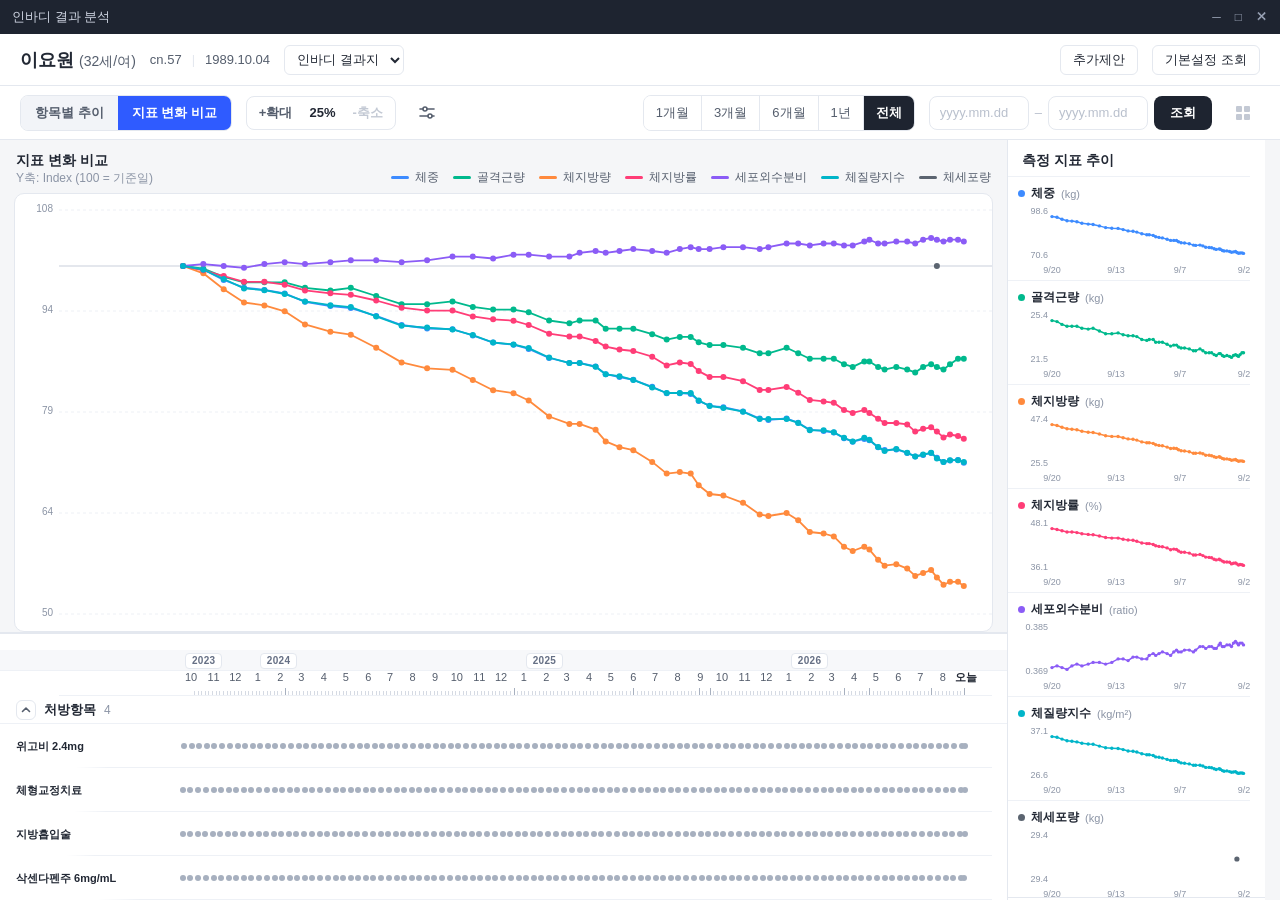
==== inbody-v2/index.html @ 31622278 "Add files via upload" ====
<!DOCTYPE html>
<html lang="ko">
<head>
<meta charset="UTF-8" />
<meta name="viewport" content="width=device-width, initial-scale=1.0" />
<title>인바디 결과 분석</title>
<link rel="stylesheet" href="./styles.css" />
</head>
<body>
<div id="window">
  <!-- 창 타이틀바 -->
  <div id="titlebar">
    <span>인바디 결과 분석</span>
    <span class="win-controls"><span>─</span><span>□</span><span>✕</span></span>
  </div>

  <!-- 환자 헤더 -->
  <div id="patient-bar">
    <span class="p-name">이요원 <small>(32세/여)</small></span>
    <span class="p-meta">
      <span>cn.57</span><span class="sep">|</span><span>1989.10.04</span>
    </span>
    <select><option>인바디 결과지</option></select>
    <span class="spacer"></span>
    <button class="btn-outline" id="extras-toggle" title="Δ요약·목표선·구간 통계 표시 (단순 산술·표시 기능)">추가제안</button>
    <button class="btn-outline">기본설정 조회</button>
  </div>

  <!-- 컨트롤 바 -->
  <div id="control-bar">
    <div class="mode-toggle" id="mode-toggle">
      <button data-mode="trend">항목별 추이</button>
      <button data-mode="compare" class="active">지표 변화 비교</button>
    </div>

    <div class="zoom-box">
      <button id="zoom-in">+확대</button>
      <span class="pct" id="zoom-pct">75%</span>
      <button id="zoom-out">-축소</button>
    </div>

    <button class="icon-btn" id="metric-btn" title="표시 지표 설정">
      <svg width="18" height="18" viewBox="0 0 18 18" fill="none" stroke="currentColor" stroke-width="1.6" stroke-linecap="round">
        <line x1="2" y1="5" x2="16" y2="5"/><circle cx="7" cy="5" r="2" fill="#fff"/>
        <line x1="2" y1="12" x2="16" y2="12"/><circle cx="12" cy="12" r="2" fill="#fff"/>
      </svg>
    </button>

    <span class="spacer"></span>

    <div class="preset-group" id="preset-group">
      <button data-days="30">1개월</button>
      <button data-days="90">3개월</button>
      <button data-days="180">6개월</button>
      <button data-days="365">1년</button>
      <button data-days="0" class="active">전체</button>
    </div>

    <div class="date-range">
      <input id="date-from" placeholder="yyyy.mm.dd" />
      <span style="color:#b9c0cd">–</span>
      <input id="date-to" placeholder="yyyy.mm.dd" />
      <button class="btn-primary" id="date-apply">조회</button>
    </div>

    <div class="layout-toggle">
      <button class="icon-btn" id="layout-toggle" title="카드형으로 보기"></button>
    </div>
  </div>

  <!-- 표시 지표 설정 팝오버 -->
  <div id="metric-pop"></div>

  <!-- 메인 -->
  <div id="main">
    <div id="main-scroll">
      <div id="content">
        <!-- JS 렌더링 -->
        <div id="crosshair"></div>
      </div>
    </div>
  </div>
</div>

<!-- 툴팁 플로팅 레이어 (최상위, 클리핑 없음) -->
<div id="floating"></div>

<script src="./data.js"></script>
<script src="./app.js"></script>
</body>
</html>
---- inbody-v2/styles.css ----
/* ── 인바디 결과 분석 v2 ─────────────────────────────────────── */
:root {
  --navy: #1e2430;
  --blue: #2f5bff;
  --ink: #222834;
  --ink-2: #555e6d;
  --ink-3: #8b94a5;
  --line: #e4e8ef;
  --line-2: #eef1f6;
  --bg: #f5f6f8;
  --card: #ffffff;
  --left-col-w: 215px; /* 상/하단 좌측 고정 영역 — 1px 오차 없이 동일 */
  --crosshair: #b9c2d0;
}

* { box-sizing: border-box; margin: 0; padding: 0; }
html, body { height: 100%; }
body {
  font-family: -apple-system, BlinkMacSystemFont, "Apple SD Gothic Neo", "Pretendard",
    "Segoe UI", "Malgun Gothic", sans-serif;
  font-size: 13px;
  color: var(--ink);
  background: #d9dce2;
  font-feature-settings: "lnum" 1, "tnum" 1;
  overflow: hidden;
}

#window {
  display: flex; flex-direction: column;
  height: 100vh; background: var(--card);
  box-shadow: 0 8px 40px rgba(20, 26, 40, 0.25);
}

/* 창 타이틀바 */
#titlebar {
  flex: 0 0 34px; display: flex; align-items: center;
  background: var(--navy); color: #cfd5e2; padding: 0 12px; gap: 8px;
  user-select: none;
}
#titlebar .win-controls { margin-left: auto; display: flex; gap: 14px; color: #9aa3b5; font-size: 12px; }

/* 환자 헤더 */
#patient-bar {
  flex: 0 0 52px; display: flex; align-items: center; gap: 14px;
  padding: 0 20px; border-bottom: 1px solid var(--line);
}
#patient-bar .p-name { font-size: 18px; font-weight: 700; }
#patient-bar .p-name small { font-size: 14px; font-weight: 500; color: var(--ink-2); }
#patient-bar .p-meta { color: var(--ink-2); display: flex; gap: 10px; align-items: center; }
#patient-bar .p-meta .sep { color: var(--line); }
#patient-bar select {
  height: 30px; border: 1px solid var(--line); border-radius: 6px; padding: 0 8px;
  color: var(--ink); background: #fff; font-size: 13px;
}
#patient-bar .spacer { flex: 1; }
.btn-outline {
  height: 30px; padding: 0 12px; border: 1px solid var(--line); border-radius: 6px;
  background: #fff; color: var(--ink); font-size: 13px; cursor: pointer;
}
.btn-outline:hover { border-color: #c9d0dc; }
/* '추가제안' 토글 ON 상태 */
#extras-toggle.active { background: var(--blue); border-color: var(--blue); color: #fff; }
/* 차트 헤더 Δ 요약 (추가제안 ON) */
.chart-card .head .head-delta {
  margin-left: 8px; font-weight: 500; font-size: 11px; color: var(--ink-3);
  background: #f2f4f8; border-radius: 5px; padding: 1px 7px;
}

/* 컨트롤 바 */
#control-bar {
  flex: 0 0 54px; display: flex; align-items: center; gap: 14px;
  padding: 0 20px; border-bottom: 1px solid var(--line);
  flex-wrap: nowrap; white-space: nowrap;
}
.mode-toggle { display: flex; border: 1px solid var(--line); border-radius: 8px; overflow: hidden; }
.mode-toggle button {
  height: 34px; padding: 0 14px; border: 0; background: #f2f4f8; color: var(--ink-2);
  font-size: 13px; font-weight: 600; cursor: pointer;
}
.mode-toggle button.active { background: var(--blue); color: #fff; }

.zoom-box {
  display: flex; align-items: center; gap: 4px;
  border: 1px solid var(--line); border-radius: 8px; height: 34px; padding: 0 6px;
}
.zoom-box button {
  border: 0; background: none; font-size: 13px; color: var(--ink-2); cursor: pointer;
  padding: 4px 6px; font-weight: 600;
}
.zoom-box button:disabled { color: #c3c9d4; cursor: default; } /* 한계점 Dim */
.zoom-box .pct { font-weight: 700; min-width: 40px; text-align: center; }

.icon-btn {
  width: 34px; height: 34px; border: 0; background: none; cursor: pointer;
  color: var(--ink-2); border-radius: 8px; display: flex; align-items: center; justify-content: center;
}
.icon-btn:hover { background: #f2f4f8; }
.icon-btn.active { color: var(--blue); }
.icon-btn:disabled { color: #c3c9d4; cursor: default; }
.icon-btn:disabled:hover { background: none; }

#control-bar .spacer { flex: 1; }

.preset-group { display: flex; border: 1px solid var(--line); border-radius: 8px; overflow: hidden; }
.preset-group button {
  height: 34px; padding: 0 12px; background: #fff; border: 0; border-right: 1px solid var(--line);
  color: var(--ink-2); cursor: pointer; font-size: 13px;
}
.preset-group button:last-child { border-right: 0; }
.preset-group button.active { background: var(--navy); color: #fff; font-weight: 700; }

.date-range { display: flex; align-items: center; gap: 6px; }
.date-range input {
  width: 100px; height: 34px; border: 1px solid var(--line); border-radius: 8px;
  padding: 0 10px; font-size: 13px; color: var(--ink);
}
.date-range input::placeholder { color: #b9c0cd; }
.btn-primary {
  height: 34px; padding: 0 16px; background: var(--navy); color: #fff; border: 0;
  border-radius: 8px; font-size: 13px; font-weight: 700; cursor: pointer;
}

.layout-toggle { display: flex; gap: 2px; }

/* 설정 팝오버 */
#metric-pop {
  position: absolute; z-index: 3000; background: #fff; border: 1px solid var(--line);
  border-radius: 10px; box-shadow: 0 8px 24px rgba(20,26,40,.14); padding: 10px 12px;
  display: none; min-width: 180px;
}
#metric-pop.open { display: block; }
#metric-pop .mp-title { font-weight: 700; margin-bottom: 8px; color: var(--ink-2); font-size: 12px; }
#metric-pop label { display: flex; gap: 8px; align-items: center; padding: 4px 0; cursor: pointer; }
#metric-pop .dot { width: 8px; height: 8px; border-radius: 50%; }

/* ── 메인 ──────────────────────────────────────────────────── */
#main { flex: 1; overflow: hidden; position: relative; background: var(--bg); }
/* 세로 스크롤바 공간 상시 예약 — 스크롤바 유무 전환에 따른 폭 변화/재렌더 진동 방지 */
#main-scroll {
  height: 100%; overflow-y: auto; overflow-x: hidden; position: relative;
  scrollbar-gutter: stable;
  overscroll-behavior: none; /* 경계 탄성 바운스 제거 — 휠 줌 전환 시 상하 출렁임 방지 */
}
/* padding-bottom 금지: 상시 세로 넘침(+스크롤바 깜빡임)의 원인이 된다 */
#content { position: relative; min-height: 100%; }

/* 리스트/카드 공용 섹션 골격 */
.sect { display: flex; background: var(--card); }
.sect-left {
  flex: 0 0 var(--left-col-w); width: var(--left-col-w);
  border-right: 1px solid var(--line-2);
  display: flex; flex-direction: column; align-items: flex-start; justify-content: flex-start;
  gap: 4px; padding: 14px 16px;
}
.sect-left .stick { position: sticky; top: 160px; text-align: left; }
.sect-left .stick .t2 { margin-top: 4px; }
.sect-left .t1 { font-size: 15px; font-weight: 700; }
.sect-left .t2 { font-size: 12px; color: var(--ink-3); }
.sect-body { flex: 1; min-width: 0; position: relative; }

#charts-sect { background: #fff; border-bottom: 1px solid var(--line); }
/* 섹션 헤더 행 (좌측 고정 열 대체) */
.area-head { display: flex; align-items: baseline; gap: 10px; padding: 12px 16px 2px; background: #fff; }
.area-head .t1 { font-size: 15px; font-weight: 700; }
.area-head .t2 { font-size: 12px; color: var(--ink-3); }

/* 차트 행(리스트형) */
.chart-rows { padding: 10px 14px 4px; display: flex; flex-direction: column; gap: 10px; }
.chart-card {
  background: #fff; border: 1px solid var(--line); border-radius: 10px;
  position: relative; overflow: hidden;
}
.chart-card .head {
  display: flex; align-items: center; gap: 6px; padding: 10px 14px 0; font-weight: 700; font-size: 13px;
}
.chart-card .head .dot { width: 8px; height: 8px; border-radius: 50%; }
.chart-card .head .unit { color: var(--ink-3); font-weight: 400; font-size: 12px; }
.chart-card .head .latest { margin-left: auto; color: var(--ink-2); font-size: 12px; }
.chart-card .head .latest b { font-size: 13px; }
.chart-scroll { overflow: hidden; position: relative; }
.chart-scroll svg { display: block; }

/* 카드형 그리드 */
.card-grid {
  padding: 10px 14px 4px; display: grid; grid-template-columns: 1fr 1fr; gap: 10px;
}

/* 마스터 가로 스크롤바 (하단 고정 블록 최상단 행) — 스트립 내 세로 센터 정렬 */
#master-scroll {
  overflow-x: auto; overflow-y: hidden; height: 8px; background: var(--card);
}
#master-scroll .spacer { height: 1px; }
#master-scroll::-webkit-scrollbar { height: 8px; }
#master-scroll::-webkit-scrollbar-thumb { background: #c8cfdb; border-radius: 4px; }

/* ── 하단 고정 블록: 스크롤바 + 독립 날짜 축 + 처방항목 ─────── */
/* 하단 처방 모듈: 상단 모듈 라인으로 구획 */
#bottom-block {
  position: sticky; bottom: 0; z-index: 45; background: #fff;
  border-top: 1px solid var(--line);
}
/* 독립 날짜 축 행 (전체 폭) */
#axis-sect, #rx-title-sect, #rx-sect { background: #fff; }
/* 처방 목록: 독립 세로 스크롤 (마우스 위치 기반) — 부모로의 스크롤 전파 차단 */
#rx-sect { position: relative; overflow-y: auto; overscroll-behavior: contain; scrollbar-gutter: stable; }
#axis-body { overflow: hidden; position: relative; }
/* 연도 밴드: 스크롤 컨테이너 밖(#axis-sect)에 그려 가로 스크롤과 무관하게
   좌우 끝까지 항상 채워진 면+라인 유지 */
#axis-sect { position: relative; }
#axis-sect::before {
  content: ''; position: absolute; top: 0; left: 0; right: 0; height: 20px;
  background: #f7f8fa; border-bottom: 1px solid var(--line-2);
  pointer-events: none;
}
#axis-body { position: relative; z-index: 1; }
.axis-head {
  height: 46px; border-bottom: 1px solid var(--line-2); position: relative; color: var(--ink-2);
}
.axis-head .yr-row { display: none; } /* 밴드는 #axis-body::before 가 전체 폭으로 담당 */
.axis-head .dlabel {
  position: absolute; transform: translateX(-50%); white-space: nowrap; line-height: 1.2;
  bottom: 11px;
}
.axis-head .dlabel.today { font-weight: 700; color: var(--ink); }
/* 처방항목 타이틀 행 (축 아래 독립 행) */
#rx-left-title { padding: 0; justify-content: center; }
/* 슬림 헤더: 기능(전체 클릭 접기/펴기) 유지하며 세로 점유 최소화 */
.rx-title {
  display: flex; align-items: center; gap: 8px; font-weight: 700; font-size: 13px;
  height: 28px; padding: 0 16px; border-bottom: 1px solid var(--line-2);
  cursor: pointer; user-select: none; width: 100%;
}
.rx-title .rx-toggle { width: 20px; height: 20px; }
.rx-title-body { height: 28px; border-bottom: 1px solid var(--line-2); background: #fff; }
#rx-sect { }
#rx-left { align-items: stretch; justify-content: flex-start; padding: 0; }
.rx-toggle {
  width: 24px; height: 24px; border: 1px solid var(--line); border-radius: 6px;
  background: #fff; color: var(--ink-2); cursor: pointer;
  display: inline-flex; align-items: center; justify-content: center; padding: 0;
}
.rx-toggle:hover { background: #f2f4f8; border-color: #c9d0dc; }
.rx-toggle svg { transition: none; }
#rx-title-sect.collapsed .rx-toggle svg { transform: rotate(180deg); }
#rx-sect.collapsed { display: none; }
.rx-count { font-weight: 400; color: var(--ink-3); font-size: 12px; }
#rx-left .rx-row-name {
  height: 44px; display: flex; flex-direction: column; justify-content: center;
  padding: 0 16px; border-bottom: 1px solid var(--line-2); font-weight: 700; font-size: 13px;
}
#rx-left .rx-row-name small { font-weight: 400; color: var(--ink-3); font-size: 11px; }
#rx-body { overflow: hidden; position: relative; }
#rx-canvas { position: relative; }
.dtick {
  position: absolute; bottom: 0; width: 0; height: 4px;
  border-left: 1px solid #d5dae3;
}
.dtick.visit { height: 7px; border-left-color: #a7b0bf; }
.yr-label {
  position: absolute; top: 3px; font-size: 10px; font-weight: 700; color: #667085;
  letter-spacing: 0.03em; white-space: nowrap; z-index: 2;
  background: #fff; border: 1px solid var(--line); border-radius: 4px;
  padding: 0 6px; line-height: 1.4;
}
/* 행 줄무늬는 연도 세로 밴드와 충돌(체커보드)하므로 미사용 — 행 구분은 하단 보더로 */
.rx-row { height: 44px; border-bottom: 1px solid var(--line-2); position: relative; }
/* 셀 폰트는 날짜 라벨과 동일한 11px, 라운드는 숫자에 밀착하는 최소형 */
.rx-cell {
  position: absolute; top: 50%; transform: translate(-50%, -50%);
  font-size: 11px; color: var(--ink); white-space: nowrap;
  padding: 2px 3px; border-radius: 7px;
}
/* 항목명: 행 좌측(세로 중앙) 라벨 — 데이터 시작점(PAD_L)이 목록 폭에 맞춰 시작 */
.rx-names { position: absolute; left: 0; top: 0; pointer-events: none; z-index: 5; }
.rx-name-float {
  position: absolute; left: 0; height: 44px; display: flex; align-items: center;
  font-weight: 700; font-size: 11px; color: var(--ink);
  padding: 0 24px 0 16px;
  background: linear-gradient(90deg, #fff 70%, rgba(255, 255, 255, 0));
  white-space: nowrap;
}
/* 밀집 구간: 추이 그래프와 동일한 원형 점 표기 */
.rx-dot {
  position: absolute; top: 50%; width: 6px; height: 6px;
  margin: -3px 0 0 -3px; border-radius: 50%; background: #a7b0bf;
}
/* 전체 노출 셀: 정보가 다 보이므로 호버 액션 없음 */
.rx-cell.plain { cursor: default; }
/* 용량 단독 셀: 최소 라운드(숫자 밀착) → 호버 시 상세 툴팁 */
.rx-cell.more {
  cursor: pointer; background: #eef1f6; min-width: 14px; text-align: center;
}
.rx-cell.more:hover { background: rgba(47, 91, 255, 0.12); }
/* 크로스헤어 동기 강조는 압축 칩에만 — 전체 노출 셀(1|1|1)은 배경/호버 없음 */
.rx-cell.more.hl { background: rgba(47, 91, 255, 0.10); }
.rx-cell .bar { color: #c3c9d4; padding: 0 1px; }

/* ── 지표 변화 비교 ───────────────────────────────────────── */
#compare-wrap { display: flex; background: var(--card); }
#compare-center { flex: 1; min-width: 0; position: relative; padding: 12px 0 0 0; }
#compare-center .cmp-head {
  padding: 0 16px 6px; display: flex; align-items: flex-end; gap: 16px;
}
#compare-center .cmp-head .t1 { font-weight: 700; font-size: 14px; }
#compare-center .cmp-head .t2 { color: var(--ink-3); font-size: 12px; }
#compare-scroll { overflow: hidden; position: relative; }
/* 범례: 타이틀 행 우측 배치 */
#compare-legend {
  display: flex; gap: 14px; justify-content: flex-end; flex-wrap: wrap;
  margin-left: auto; padding-bottom: 1px;
}
#compare-legend .lg { display: flex; gap: 6px; align-items: center; font-size: 12px; color: var(--ink-2); cursor: pointer; }
#compare-legend .lg.off { opacity: 0.35; }
#compare-legend .lg .sw { width: 18px; height: 3px; border-radius: 2px; }
/* 우측 열: 비어 있어도 전체 높이 흰색 단 구조 — 모듈 라인이 하단까지 이어짐 */
#mini-col {
  flex: 0 0 258px; width: 258px; background: #fff;
  border-left: 1px solid var(--line);
  display: flex; flex-direction: column;
  position: relative;
}
/* 좌우 영역 크기 조절 스플리터 (경계 드래그) */
#mini-splitter {
  position: absolute; left: -5px; top: 0; bottom: 0; width: 10px;
  cursor: col-resize; z-index: 20;
}
#mini-splitter:hover, #mini-splitter:active { background: rgba(47, 91, 255, 0.12); }
/* 경계선 호버 시 나타나는 좌우 그립 아이콘 */
.split-grip {
  position: absolute; top: 50%; left: 50%; transform: translate(-50%, -50%);
  width: 24px; height: 24px; border-radius: 50%;
  background: #fff; border: 1px solid var(--line);
  box-shadow: 0 2px 8px rgba(20, 26, 40, 0.12);
  display: flex; align-items: center; justify-content: center;
  color: var(--ink-2); opacity: 0; transition: opacity 0.12s;
  pointer-events: none;
}
#mini-splitter:hover .split-grip, #mini-splitter:active .split-grip { opacity: 1; }
/* 측정 지표 추이 패널: 세로 스크롤 시 우측 고정(sticky) */
#mini-panel {
  overflow-y: auto; background: #fff;
  position: sticky; top: 0;
  max-height: calc(100vh - 142px);
  border-bottom: 1px solid var(--line);
  scrollbar-gutter: stable;
}
#mini-panel .mini-title {
  font-weight: 700; font-size: 14px; padding: 12px 14px 6px; border-bottom: 1px solid var(--line-2);
}
.mini-card { padding: 8px 10px 2px; border-bottom: 1px solid var(--line-2); position: relative; }
.mini-card .m-head { display: flex; gap: 6px; align-items: center; font-size: 12px; font-weight: 700; }
.mini-card .m-head .dot { width: 7px; height: 7px; border-radius: 50%; }
.mini-card .m-head .unit { color: var(--ink-3); font-weight: 400; font-size: 11px; }
.mini-card svg { display: block; }

/* ── 크로스헤어 & 플로팅 레이어 ───────────────────────────── */
#crosshair {
  position: absolute; top: 0; bottom: 0; width: 0;
  border-left: 1px dashed var(--crosshair);
  pointer-events: none; display: none; z-index: 60;
}
/* 동기화 수직 점선(비교 중앙↔처방, 카드별, 미니맵) */
.vline {
  position: absolute; top: 0; bottom: 0; width: 0;
  border-left: 1px dashed var(--crosshair);
  pointer-events: none; display: none; z-index: 60;
}
#floating {
  position: fixed; inset: 0; pointer-events: none; z-index: 2000; overflow: visible;
}
.tip {
  position: absolute; background: #fff; border: 1px solid var(--line);
  border-radius: 10px; box-shadow: 0 6px 20px rgba(20, 26, 40, 0.065);
  padding: 10px 12px; min-width: 148px; pointer-events: none;
  font-size: 12px;
}
.tip.pinned { pointer-events: auto; }
/* 중첩 레이어 접근성: 핀 고정 상태에서 호버한 레이어를 즉시 최상단으로 */
.tip.pinned:hover {
  z-index: 3000 !important;
  box-shadow: 0 8px 24px rgba(20, 26, 40, 0.18);
}
/* 호버 타겟: 블루 아웃라인만 (별도 글로우 없음) */
.tip.target { border-color: #6e8bff; }
.tip .t-head { display: flex; align-items: center; gap: 8px; font-size: 13px; font-weight: 700; margin-bottom: 6px; }
.tip .t-head .code { font-weight: 400; color: var(--ink-3); font-size: 11px; margin-left: auto; }
/* 직전 측정 참조(LOCF) 배지 */
.tip .ref-badge {
  font-size: 10px; font-weight: 400; color: var(--ink-3);
  background: #f2f4f8; border-radius: 4px; padding: 1px 6px; margin-left: 6px;
}
.tip .t-close {
  border: 0; background: none; color: #aab2c0; cursor: pointer; font-size: 12px;
  padding: 0 0 0 4px; line-height: 1;
}
.tip .t-row { display: flex; gap: 6px; color: var(--ink-3); line-height: 1.7; white-space: nowrap; }
.tip .t-row .v { color: var(--ink); }
.tip .t-row .v.accent { font-weight: 700; }
.tip .t-row .dot { width: 7px; height: 7px; border-radius: 50%; display: inline-block; margin: 5px 2px 0 0; }
.tip .t-note { margin-top: 6px; padding: 5px 8px; background: #f4f6fa; border-radius: 6px; color: var(--ink-2); white-space: nowrap; }

/* 값 라벨/포인트 */
.pt-label { font-size: 10px; fill: var(--ink-2); }
.axis-tick { font-size: 10px; fill: var(--ink-3); }
.mini-tick { font-size: 9px; fill: var(--ink-3); }

/* 드래그 패닝 커서 */
.pannable { cursor: grab; }
.pannable.panning { cursor: grabbing; }

/* 안내 배지(빈 상태 등) */
.empty-hint { padding: 30px; color: var(--ink-3); text-align: center; }
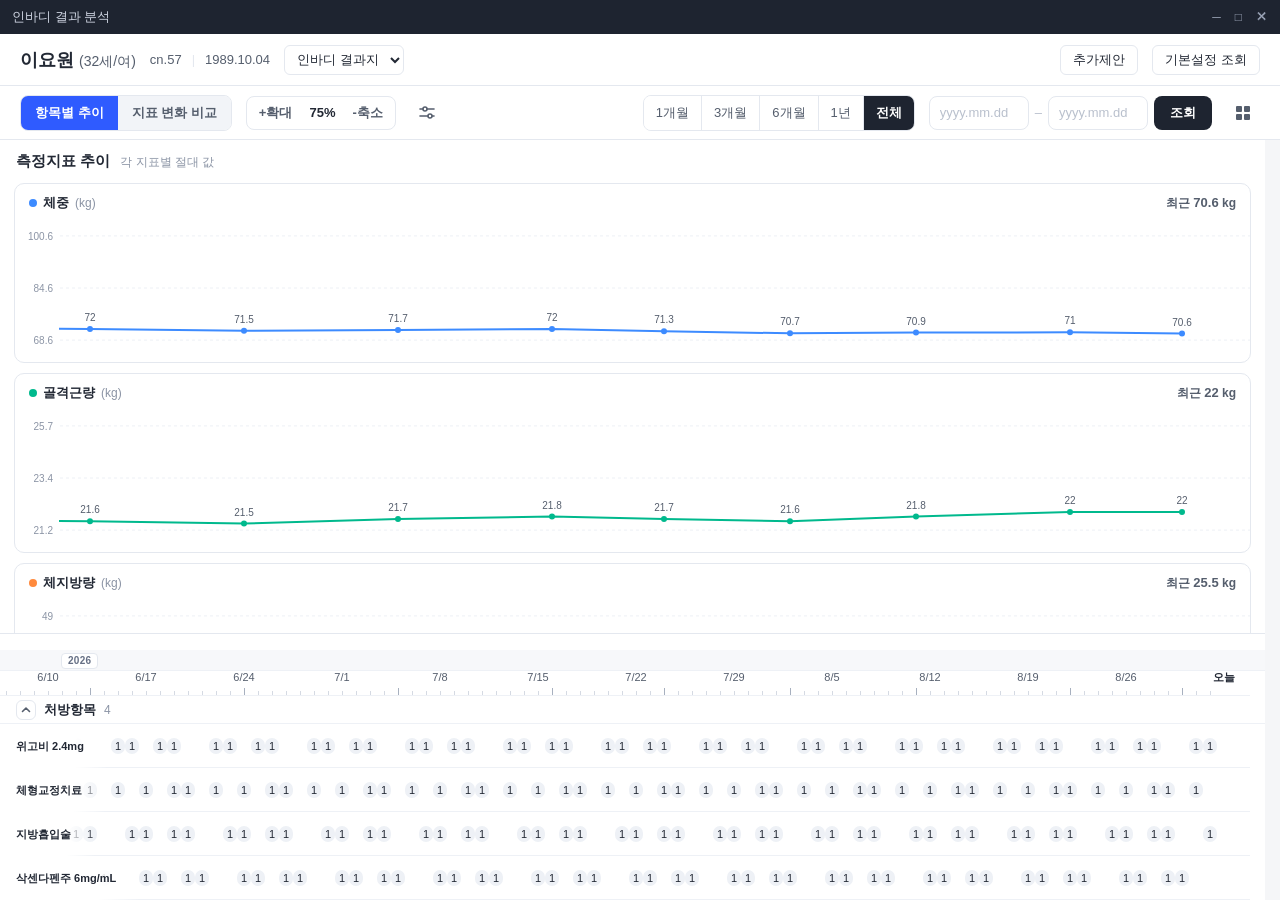
==== commit 7fe73259: "Add files via upload" ====
--- a/inbody-v2/index.html
+++ b/inbody-v2/index.html
@@ -29,8 +29,8 @@
   <!-- 컨트롤 바 -->
   <div id="control-bar">
     <div class="mode-toggle" id="mode-toggle">
-      <button data-mode="trend">항목별 추이</button>
-      <button data-mode="compare" class="active">지표 변화 비교</button>
+      <button data-mode="trend" class="active">항목별 추이</button>
+      <button data-mode="compare">지표 변화 비교</button>
     </div>
 
     <div class="zoom-box">
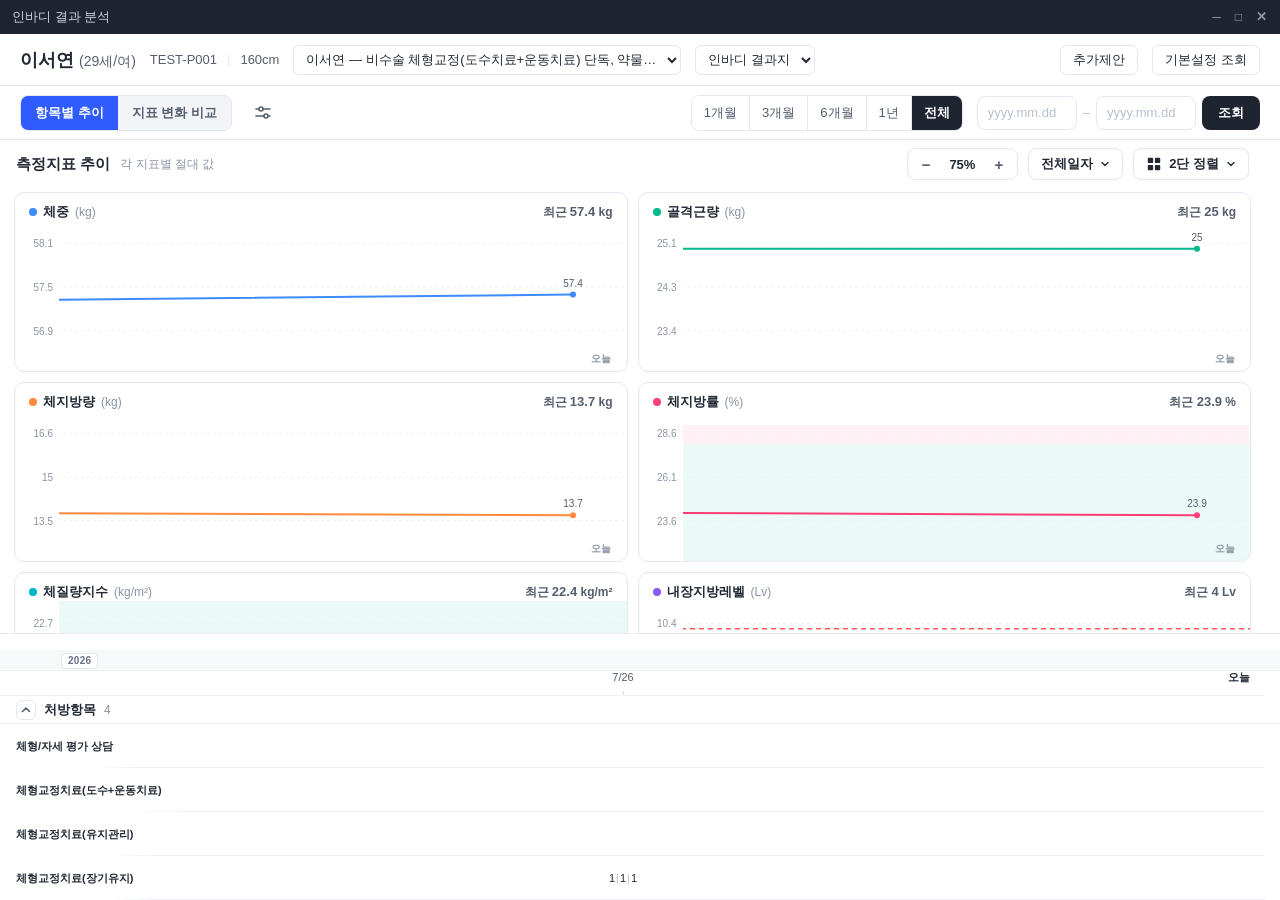
==== commit 4193a116: "Add files via upload" ====
--- a/inbody-v2/index.html
+++ b/inbody-v2/index.html
@@ -16,10 +16,11 @@
 
   <!-- 환자 헤더 -->
   <div id="patient-bar">
-    <span class="p-name">이요원 <small>(32세/여)</small></span>
+    <span class="p-name" id="p-name">- <small id="p-agesex"></small></span>
     <span class="p-meta">
-      <span>cn.57</span><span class="sep">|</span><span>1989.10.04</span>
+      <span id="p-chart">-</span><span class="sep">|</span><span id="p-height">-</span>
     </span>
+    <select id="case-select" title="테스트 케이스 전환"></select>
     <select><option>인바디 결과지</option></select>
     <span class="spacer"></span>
     <button class="btn-outline" id="extras-toggle" title="Δ요약·목표선·구간 통계 표시 (단순 산술·표시 기능)">추가제안</button>
@@ -31,12 +32,6 @@
     <div class="mode-toggle" id="mode-toggle">
       <button data-mode="trend" class="active">항목별 추이</button>
       <button data-mode="compare">지표 변화 비교</button>
-    </div>
-
-    <div class="zoom-box">
-      <button id="zoom-in">+확대</button>
-      <span class="pct" id="zoom-pct">75%</span>
-      <button id="zoom-out">-축소</button>
     </div>
 
     <button class="icon-btn" id="metric-btn" title="표시 지표 설정">
@@ -62,10 +57,6 @@
       <input id="date-to" placeholder="yyyy.mm.dd" />
       <button class="btn-primary" id="date-apply">조회</button>
     </div>
-
-    <div class="layout-toggle">
-      <button class="icon-btn" id="layout-toggle" title="카드형으로 보기"></button>
-    </div>
   </div>
 
   <!-- 표시 지표 설정 팝오버 -->
--- a/inbody-v2/styles.css
+++ b/inbody-v2/styles.css
@@ -135,14 +135,22 @@
 
 /* ── 메인 ──────────────────────────────────────────────────── */
 #main { flex: 1; overflow: hidden; position: relative; background: var(--bg); }
-/* 세로 스크롤바 공간 상시 예약 — 스크롤바 유무 전환에 따른 폭 변화/재렌더 진동 방지 */
+/* 메인 스크롤러는 더 이상 직접 스크롤하지 않음 — 영역별 독립 스크롤 컨테이너의 부모 */
 #main-scroll {
-  height: 100%; overflow-y: auto; overflow-x: hidden; position: relative;
+  height: 100%; overflow: hidden; position: relative;
+  display: flex; flex-direction: column;
+}
+#content { position: relative; flex: 1; min-height: 0; display: flex; flex-direction: column; }
+/* 영역별 독립 세로 스크롤: 차트 영역만 스크롤 — 하단 처방 블록은 항상 고정
+   세로 스크롤바 공간 상시 예약(gutter stable)으로 폭 변화/재렌더 진동 방지 */
+#charts-vscroll, #cmp-vscroll {
+  flex: 1 1 0; min-height: 0;
+  overflow-y: auto; overflow-x: hidden;
   scrollbar-gutter: stable;
-  overscroll-behavior: none; /* 경계 탄성 바운스 제거 — 휠 줌 전환 시 상하 출렁임 방지 */
-}
-/* padding-bottom 금지: 상시 세로 넘침(+스크롤바 깜빡임)의 원인이 된다 */
-#content { position: relative; min-height: 100%; }
+  overscroll-behavior: contain; /* 경계 도달 시 처방/다른 영역으로 스크롤 전파 금지 */
+  position: relative;
+  background: #fff; /* 차트 하단/거터 잔여 영역도 화이트 유지 */
+}
 
 /* 리스트/카드 공용 섹션 골격 */
 .sect { display: flex; background: var(--card); }
@@ -159,10 +167,41 @@
 .sect-body { flex: 1; min-width: 0; position: relative; }
 
 #charts-sect { background: #fff; border-bottom: 1px solid var(--line); }
-/* 섹션 헤더 행 (좌측 고정 열 대체) */
-.area-head { display: flex; align-items: baseline; gap: 10px; padding: 12px 16px 2px; background: #fff; }
+/* 섹션 헤더 행 (좌측 고정 열 대체) — 우측에 그래프 컨트롤(줌/풀다운) 배치 */
+.area-head { display: flex; align-items: center; gap: 10px; padding: 8px 16px 2px; background: #fff; }
 .area-head .t1 { font-size: 15px; font-weight: 700; }
 .area-head .t2 { font-size: 12px; color: var(--ink-3); }
+.area-head .spacer { flex: 1; }
+
+/* 그래프 헤더 컨트롤 그룹 */
+.head-controls { display: flex; align-items: center; gap: 10px; }
+.head-controls .zoom-box { height: 32px; background: #fff; }
+.head-controls .zoom-box button { font-size: 15px; padding: 2px 8px; line-height: 1; }
+
+/* 호버 풀다운 메뉴 (결과모아보기 / 정렬 방식) */
+.dd { position: relative; }
+.dd-btn {
+  display: flex; align-items: center; gap: 7px; height: 32px; padding: 0 12px;
+  border: 1px solid var(--line); border-radius: 8px; background: #fff;
+  font-size: 13px; font-weight: 600; color: var(--ink); cursor: pointer;
+}
+.dd-btn svg { flex: 0 0 auto; }
+.dd:hover .dd-btn { border-color: #c9d0dc; background: #fafbfc; }
+/* 메뉴 레이어: 버튼과의 간격은 padding으로 확보 — 호버 연속성 유지 */
+.dd-menu { position: absolute; top: 100%; right: 0; display: none; z-index: 1200; padding-top: 4px; }
+.dd:hover .dd-menu { display: block; }
+.dd-box {
+  background: #fff; border: 1px solid var(--line); border-radius: 10px;
+  box-shadow: 0 8px 24px rgba(20, 26, 40, 0.14); padding: 4px; min-width: 140px;
+}
+.dd-item {
+  display: flex; align-items: center; gap: 8px; padding: 7px 10px; border-radius: 7px;
+  font-size: 13px; color: var(--ink); cursor: pointer; white-space: nowrap;
+}
+.dd-item:hover { background: #f2f4f8; }
+.dd-item.sel { font-weight: 700; color: var(--blue); }
+.dd-item .dd-check { margin-left: auto; }
+.dd-item svg { flex: 0 0 auto; }
 
 /* 차트 행(리스트형) */
 .chart-rows { padding: 10px 14px 4px; display: flex; flex-direction: column; gap: 10px; }
@@ -196,8 +235,11 @@
 /* ── 하단 고정 블록: 스크롤바 + 독립 날짜 축 + 처방항목 ─────── */
 /* 하단 처방 모듈: 상단 모듈 라인으로 구획 */
 #bottom-block {
-  position: sticky; bottom: 0; z-index: 45; background: #fff;
+  position: relative; z-index: 45; background: #fff;
   border-top: 1px solid var(--line);
+  flex: 0 0 auto;
+  /* 차트 영역의 스크롤바 예약폭과 동일한 우측 인셋 — 축/처방/차트의 X 좌표계 정렬 유지 */
+  padding-right: var(--sbw, 0px);
 }
 /* 독립 날짜 축 행 (전체 폭) */
 #axis-sect, #rx-title-sect, #rx-sect { background: #fff; }
@@ -284,11 +326,12 @@
   position: absolute; top: 50%; width: 6px; height: 6px;
   margin: -3px 0 0 -3px; border-radius: 50%; background: #a7b0bf;
 }
-/* 전체 노출 셀: 정보가 다 보이므로 호버 액션 없음 */
-.rx-cell.plain { cursor: default; }
-/* 용량 단독 셀: 최소 라운드(숫자 밀착) → 호버 시 상세 툴팁 */
+/* 전체 노출 셀: 툴팁 통일성(회의 확정) — 호버 시 레이어 팝업 */
+.rx-cell.plain { cursor: pointer; }
+.rx-cell.plain:hover { background: rgba(47, 91, 255, 0.08); }
+/* 용량 단독 셀: 원(칩 배경) 없이 숫자만 표기 → 호버 시 상세 툴팁 (호버/동기 강조만 배경) */
 .rx-cell.more {
-  cursor: pointer; background: #eef1f6; min-width: 14px; text-align: center;
+  cursor: pointer; min-width: 14px; text-align: center;
 }
 .rx-cell.more:hover { background: rgba(47, 91, 255, 0.12); }
 /* 크로스헤어 동기 강조는 압축 칩에만 — 전체 노출 셀(1|1|1)은 배경/호버 없음 */
@@ -297,9 +340,10 @@
 
 /* ── 지표 변화 비교 ───────────────────────────────────────── */
 #compare-wrap { display: flex; background: var(--card); }
-#compare-center { flex: 1; min-width: 0; position: relative; padding: 12px 0 0 0; }
+/* 하단 여백 12px 확보 — 차트 박스와 처방 블록 사이 화이트 간격 */
+#compare-center { flex: 1; min-width: 0; position: relative; padding: 12px 0 12px 0; }
 #compare-center .cmp-head {
-  padding: 0 16px 6px; display: flex; align-items: flex-end; gap: 16px;
+  padding: 0 16px 6px; display: flex; align-items: center; gap: 16px;
 }
 #compare-center .cmp-head .t1 { font-weight: 700; font-size: 14px; }
 #compare-center .cmp-head .t2 { color: var(--ink-3); font-size: 12px; }
@@ -336,12 +380,11 @@
   pointer-events: none;
 }
 #mini-splitter:hover .split-grip, #mini-splitter:active .split-grip { opacity: 1; }
-/* 측정 지표 추이 패널: 세로 스크롤 시 우측 고정(sticky) */
+/* 측정 지표 추이 패널: 우측 열을 가득 채우는 독립 세로 스크롤 — 가로 스크롤 없음(폭 반응형) */
 #mini-panel {
-  overflow-y: auto; background: #fff;
-  position: sticky; top: 0;
-  max-height: calc(100vh - 142px);
-  border-bottom: 1px solid var(--line);
+  flex: 1; min-height: 0;
+  overflow-y: auto; overflow-x: hidden; background: #fff;
+  overscroll-behavior: contain;
   scrollbar-gutter: stable;
 }
 #mini-panel .mini-title {
@@ -410,3 +453,27 @@
 
 /* 안내 배지(빈 상태 등) */
 .empty-hint { padding: 30px; color: var(--ink-3); text-align: center; }
+/* 초기 Empty 화면 */
+.empty-screen {
+  flex: 1; min-height: 70vh; display: flex; flex-direction: column;
+  align-items: center; justify-content: center; gap: 8px;
+  background: #fff; text-align: center;
+}
+.empty-screen .empty-title { margin-top: 10px; font-size: 16px; font-weight: 700; color: var(--ink-2); }
+.empty-screen .empty-desc { font-size: 13px; color: var(--ink-3); line-height: 1.7; }
+/* 처방항목 상/하 스플리터 (하단 블록 상단 경계) */
+#rx-vsplitter {
+  position: absolute; top: -5px; left: 0; right: 0; height: 10px;
+  cursor: row-resize; z-index: 46;
+}
+#rx-vsplitter:hover, #rx-vsplitter:active { background: rgba(47, 91, 255, 0.12); }
+#rx-vsplitter .split-grip {
+  position: absolute; top: 50%; left: 50%; transform: translate(-50%, -50%);
+  width: 24px; height: 24px; border-radius: 50%;
+  background: #fff; border: 1px solid var(--line);
+  box-shadow: 0 2px 8px rgba(20, 26, 40, 0.12);
+  display: flex; align-items: center; justify-content: center;
+  color: var(--ink-2); opacity: 0; transition: opacity 0.12s;
+  pointer-events: none;
+}
+#rx-vsplitter:hover .split-grip, #rx-vsplitter:active .split-grip { opacity: 1; }
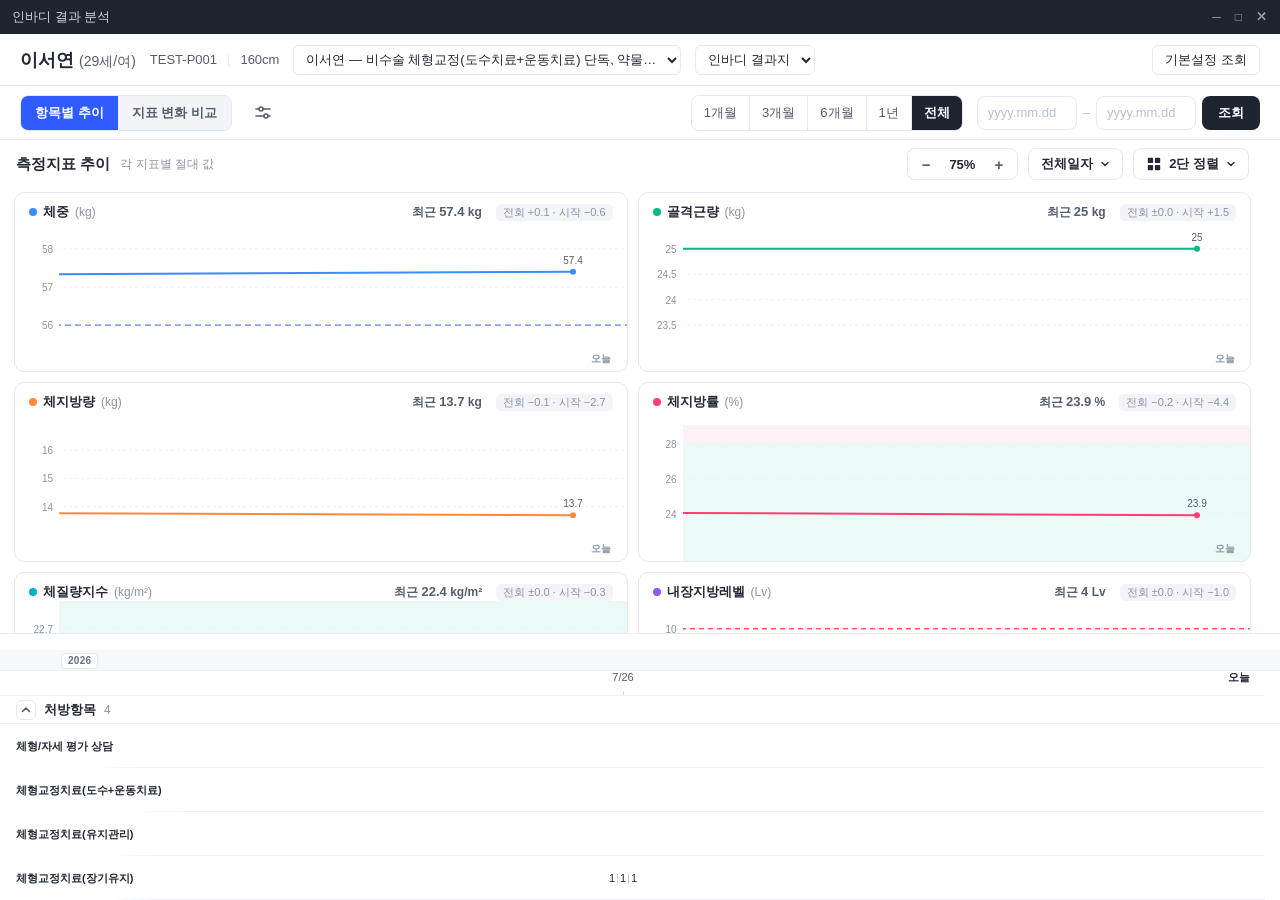
==== commit e8ac09d6: "Add files via upload" ====
--- a/inbody-v2/index.html
+++ b/inbody-v2/index.html
@@ -23,7 +23,6 @@
     <select id="case-select" title="테스트 케이스 전환"></select>
     <select><option>인바디 결과지</option></select>
     <span class="spacer"></span>
-    <button class="btn-outline" id="extras-toggle" title="Δ요약·목표선·구간 통계 표시 (단순 산술·표시 기능)">추가제안</button>
     <button class="btn-outline">기본설정 조회</button>
   </div>
 
--- a/inbody-v2/styles.css
+++ b/inbody-v2/styles.css
@@ -58,9 +58,7 @@
   background: #fff; color: var(--ink); font-size: 13px; cursor: pointer;
 }
 .btn-outline:hover { border-color: #c9d0dc; }
-/* '추가제안' 토글 ON 상태 */
-#extras-toggle.active { background: var(--blue); border-color: var(--blue); color: #fff; }
-/* 차트 헤더 Δ 요약 (추가제안 ON) */
+/* 차트 헤더 Δ 요약 (기본 제공) */
 .chart-card .head .head-delta {
   margin-left: 8px; font-weight: 500; font-size: 11px; color: var(--ink-3);
   background: #f2f4f8; border-radius: 5px; padding: 1px 7px;
